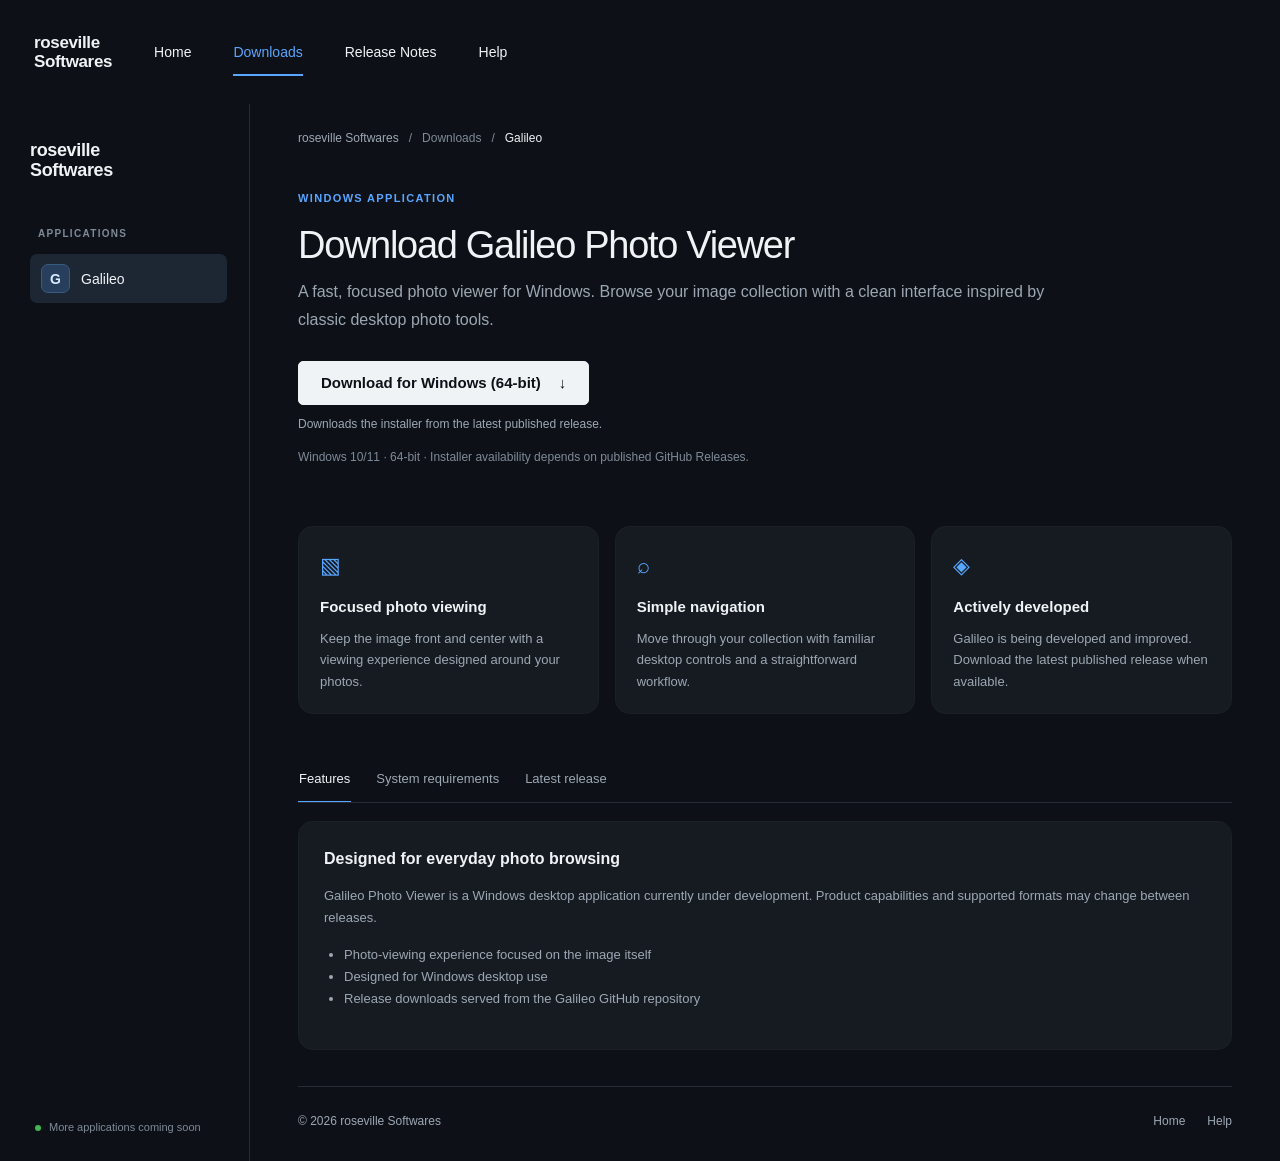
==== downloads/index.html @ cd6080b6 "Update RosevilleSoftwares from RosevilleSoftwares_Website_Latest_Release_No_API.zip (2026-10-16 16:0" ====
<!doctype html>
<html lang="en">
<head>
  <meta charset="utf-8">
  <meta name="viewport" content="width=device-width, initial-scale=1">
  <meta name="description" content="Download roseville Softwares applications.">
  <title>Downloads — roseville Softwares</title>
  <link rel="stylesheet" href="../assets/styles.css">
</head>
<body class="downloads-body">
  <header class="topbar">
    <a class="brand" href="../" aria-label="roseville Softwares home">roseville<br>Softwares</a>
    <nav class="topnav" aria-label="Main navigation">
      <a href="../">Home</a>
      <a class="active" href="./">Downloads</a>
      <a href="../releases/">Release Notes</a>
      <a href="../help/">Help</a>
    </nav>
  </header>

  <div class="downloads-layout">
    <aside class="app-sidebar">
      <a class="sidebar-brand" href="../">roseville<br>Softwares</a>
      <p class="sidebar-label">APPLICATIONS</p>
      <a class="app-nav active" href="./"><span class="app-icon">G</span><span>Galileo</span></a>
      <div class="sidebar-bottom"><span class="sidebar-dot"></span>More applications coming soon</div>
    </aside>

    <main class="download-main">
      <div class="breadcrumbs"><a href="../">roseville Softwares</a><span>/</span><span>Downloads</span><span>/</span><strong>Galileo</strong></div>
      <section class="download-hero">
        <p class="eyebrow">WINDOWS APPLICATION</p>
        <h1>Download Galileo Photo Viewer</h1>
        <p class="lead">A fast, focused photo viewer for Windows. Browse your image collection with a clean interface inspired by classic desktop photo tools.</p>
        <div class="download-actions">
          <a id="download-button" class="button button-primary download-button" href="https://github.com/RosevilleSoftwares/Galileo/releases/latest/download/Galileo-Setup.exe">
            <span>Download for Windows (64-bit)</span><span aria-hidden="true">↓</span>
          </a>
          <p id="release-status" class="download-status" role="status">Downloads the installer from the latest published release.</p>
        </div>
        <p class="small-note">Windows 10/11 · 64-bit · Installer availability depends on published GitHub Releases.</p>
      </section>

      <section class="feature-grid" aria-label="Galileo information">
        <article class="panel feature-card"><div class="feature-icon">▧</div><h2>Focused photo viewing</h2><p>Keep the image front and center with a viewing experience designed around your photos.</p></article>
        <article class="panel feature-card"><div class="feature-icon">⌕</div><h2>Simple navigation</h2><p>Move through your collection with familiar desktop controls and a straightforward workflow.</p></article>
        <article class="panel feature-card"><div class="feature-icon">◈</div><h2>Actively developed</h2><p>Galileo is being developed and improved. Download the latest published release when available.</p></article>
      </section>

      <section class="details-section">
        <div class="tabs" role="tablist" aria-label="Galileo details">
          <button class="tab active" role="tab" aria-selected="true" data-tab="features">Features</button>
          <button class="tab" role="tab" aria-selected="false" data-tab="requirements">System requirements</button>
          <button class="tab" role="tab" aria-selected="false" data-tab="release">Latest release</button>
        </div>
        <div class="tab-panel panel" id="tab-content" role="tabpanel">
          <h2>Designed for everyday photo browsing</h2>
          <p>Galileo Photo Viewer is a Windows desktop application currently under development. Product capabilities and supported formats may change between releases.</p>
          <ul><li>Photo-viewing experience focused on the image itself</li><li>Designed for Windows desktop use</li><li>Release downloads served from the Galileo GitHub repository</li></ul>
        </div>
      </section>
      <footer class="footer download-footer"><span>© <span data-year></span> roseville Softwares</span><div><a href="../">Home</a><a href="../help/">Help</a></div></footer>
    </main>
  </div>
  <script src="../assets/site.js"></script>
  <script src="../assets/downloads.js"></script>
</body>
</html>
---- assets/styles.css ----
:root{--bg:#0d1117;--panel:#161b22;--panel-hover:#1b222c;--border:#252c35;--text:#f0f3f6;--muted:#9da7b3;--blue:#58a6ff;--blue-hover:#79b8ff;--white:#fff;--max:1090px}
*{box-sizing:border-box}html{scroll-behavior:smooth}body{margin:0;background:var(--bg);color:var(--text);font-family:-apple-system,BlinkMacSystemFont,"Segoe UI",Helvetica,Arial,sans-serif;font-size:15px;line-height:1.6}a{color:var(--blue);text-decoration:underline;text-underline-offset:3px}a:hover{color:var(--blue-hover)}.topbar{height:104px;padding:0 34px;display:flex;align-items:center;gap:42px;background:var(--bg)}.brand,.sidebar-brand{font-size:17px;font-weight:700;line-height:1.12;color:var(--text);text-decoration:none;letter-spacing:-.35px}.topnav{display:flex;align-items:center;gap:42px;height:100%}.topnav a{height:100%;display:flex;align-items:center;color:var(--text);text-decoration:none;position:relative;font-size:14px}.topnav a:hover,.topnav a.active{color:var(--blue)}.topnav a.active:after{content:"";position:absolute;bottom:28px;left:0;right:0;height:2px;background:var(--blue)}.home-main{max-width:var(--max);margin:0 auto;padding:64px 24px 55px}.hero{padding:10px 0 78px}.eyebrow{color:var(--blue);font-size:11px;font-weight:700;letter-spacing:1.35px;margin:0 0 15px}.hero h1,.download-hero h1,.simple-main h1{font-weight:400;letter-spacing:-1.9px;font-size:43px;line-height:1.2;margin:0 0 10px}.lead{color:var(--muted);font-size:16px;line-height:1.75;max-width:790px;margin:0}.hero-actions{display:flex;gap:12px;margin-top:30px;flex-wrap:wrap}.button{min-height:44px;display:inline-flex;align-items:center;justify-content:center;gap:18px;padding:0 22px;border-radius:5px;font-weight:600;text-decoration:none;transition:background .15s ease,border-color .15s ease}.button-primary{background:#f0f3f6;color:#0d1117;border:1px solid #f0f3f6}.button-primary:hover{background:#dbe4ee;color:#0d1117}.button-secondary{background:transparent;color:var(--text);border:1px solid #414b57}.button-secondary:hover{background:var(--panel);color:var(--text)}.intro-grid{display:grid;grid-template-columns:repeat(3,1fr);gap:18px}.panel{background:var(--panel);border:1px solid rgba(255,255,255,.025);border-radius:15px}.intro-panel{padding:25px 26px;min-height:190px}.intro-panel h2,.feature-card h2,.simple-panel h2{font-size:16px;margin:0 0 9px;font-weight:650}.intro-panel p,.feature-card p,.simple-panel p{color:var(--muted);font-size:14px;line-height:1.65;margin:0}.products-section{margin-top:66px}.section-heading{display:flex;align-items:end;justify-content:space-between;margin-bottom:20px}.section-heading h2{font-size:27px;letter-spacing:-.7px;font-weight:400;margin:0}.section-heading .eyebrow{margin-bottom:7px}.text-link{font-size:13px;font-weight:600}.product-card{display:flex;align-items:center;gap:24px;padding:25px}.product-mark,.app-icon{display:grid;place-items:center;background:#273e5c;border:1px solid #385b82;color:#d9eaff;font-weight:700;border-radius:12px}.product-mark{width:64px;height:64px;font-size:29px;flex-shrink:0}.product-copy{flex:1}.product-title-row{display:flex;gap:12px;align-items:center;flex-wrap:wrap}.product-title-row h3{font-size:18px;margin:0 0 7px}.product-copy p{color:var(--muted);max-width:760px;margin:0 0 12px;font-size:14px}.status-pill{font-size:11px;border:1px solid #384555;border-radius:20px;padding:2px 9px;color:#c5d1de;margin-top:-6px}.footer{max-width:var(--max);margin:25px auto 0;padding:25px 24px 30px;border-top:1px solid var(--border);display:flex;justify-content:space-between;gap:20px;color:var(--muted);font-size:12px}.footer div{display:flex;gap:22px}.footer a{color:var(--muted);text-decoration:none}.footer a:hover{color:var(--blue)}
/* Downloads page */.downloads-layout{display:grid;grid-template-columns:250px minmax(0,1fr);min-height:calc(100vh - 104px)}.app-sidebar{padding:36px 22px 25px 30px;border-right:1px solid var(--border);display:flex;flex-direction:column;align-items:stretch}.sidebar-brand{font-size:18px;margin-bottom:46px}.sidebar-label{font-size:10px;letter-spacing:1.3px;color:#7f8a98;font-weight:700;margin:0 0 12px 8px}.app-nav{display:flex;align-items:center;gap:11px;padding:10px 11px;border-radius:7px;color:var(--text);text-decoration:none;font-size:14px}.app-nav:hover,.app-nav.active{background:#1d2733;color:var(--text)}.app-icon{width:29px;height:29px;border-radius:7px;font-size:14px}.sidebar-bottom{margin-top:auto;padding:15px 5px 0;color:#7f8a98;font-size:11px;display:flex;align-items:center;gap:8px}.sidebar-dot{width:6px;height:6px;border-radius:50%;background:#3fb950}.download-main{min-width:0;max-width:1150px;padding:25px 48px 0}.breadcrumbs{display:flex;align-items:center;gap:10px;color:#7f8a98;font-size:12px;margin-bottom:42px}.breadcrumbs a{color:#9da7b3;text-decoration:none}.breadcrumbs strong{color:var(--text);font-weight:500}.download-hero{padding-bottom:47px}.download-hero h1{font-size:38px;letter-spacing:-1.3px;margin-bottom:10px}.download-hero .lead{max-width:750px}.download-actions{margin-top:27px}.download-button{min-width:290px;justify-content:space-between;font-size:15px}.download-status{font-size:12px;color:var(--muted);margin:10px 0 0}.small-note{font-size:12px;color:#7f8a98;margin-top:13px}.feature-grid{display:grid;grid-template-columns:repeat(3,minmax(0,1fr));gap:16px;margin-bottom:43px}.feature-card{padding:21px;min-height:176px}.feature-icon{font-size:22px;color:var(--blue);margin-bottom:12px}.feature-card h2{font-size:15px}.feature-card p{font-size:13px}.details-section{margin-bottom:30px}.tabs{display:flex;gap:24px;border-bottom:1px solid var(--border);overflow-x:auto}.tab{background:none;border:0;color:var(--muted);font:inherit;font-size:13px;padding:12px 1px;white-space:nowrap;cursor:pointer;position:relative}.tab.active{color:var(--text)}.tab.active:after{content:"";position:absolute;bottom:-1px;left:0;right:0;height:2px;background:var(--blue)}.tab-panel{padding:24px 25px;margin-top:18px}.tab-panel h2{font-size:16px;margin:0 0 10px}.tab-panel p,.tab-panel li{font-size:13px;color:var(--muted);line-height:1.7}.tab-panel ul{padding-left:20px}.download-footer{margin-top:36px;padding-left:0;padding-right:0}.simple-main{max-width:var(--max);min-height:calc(100vh - 210px);padding:78px 24px 50px;margin:auto}.simple-main h1{margin-bottom:12px}.simple-panel{margin-top:36px;padding:26px;max-width:760px}.simple-panel p{margin-bottom:17px}
@media(max-width:850px){.topbar{padding:0 22px;gap:28px}.topnav{gap:22px}.home-main{padding-top:38px}.intro-grid,.feature-grid{grid-template-columns:1fr}.intro-panel{min-height:0}.downloads-layout{grid-template-columns:190px minmax(0,1fr)}.app-sidebar{padding-left:18px;padding-right:14px}.download-main{padding:25px 26px 0}.download-hero h1{font-size:32px}.feature-card{min-height:0}}
@media(max-width:600px){.topbar{height:auto;min-height:92px;align-items:flex-start;padding-top:20px;padding-bottom:15px;gap:20px;flex-direction:column}.topnav{height:auto;width:100%;gap:23px;flex-wrap:wrap}.topnav a{height:30px}.topnav a.active:after{bottom:0}.hero h1,.simple-main h1{font-size:35px}.hero{padding-bottom:46px}.home-main{padding-left:20px;padding-right:20px}.section-heading{align-items:flex-start;gap:15px;flex-direction:column}.product-card{align-items:flex-start;padding:18px;gap:15px}.product-mark{width:48px;height:48px}.footer{margin-left:20px;margin-right:20px;padding-left:0;padding-right:0;flex-direction:column}.footer div{gap:16px}.downloads-layout{display:block}.app-sidebar{border-right:0;border-bottom:1px solid var(--border);padding:18px 20px}.sidebar-brand{margin-bottom:20px}.sidebar-label{margin-top:0}.sidebar-bottom{display:none}.download-main{padding:22px 20px 0}.breadcrumbs{margin-bottom:28px;flex-wrap:wrap}.download-hero h1{font-size:31px}.download-button{min-width:0;width:100%}.tabs{gap:18px}.tab-panel{padding:18px}.download-footer{margin-left:0;margin-right:0}}

/* Download button stays disabled until a direct EXE asset URL is resolved. */
.download-button[aria-disabled="true"]{opacity:.72;cursor:wait;pointer-events:none}
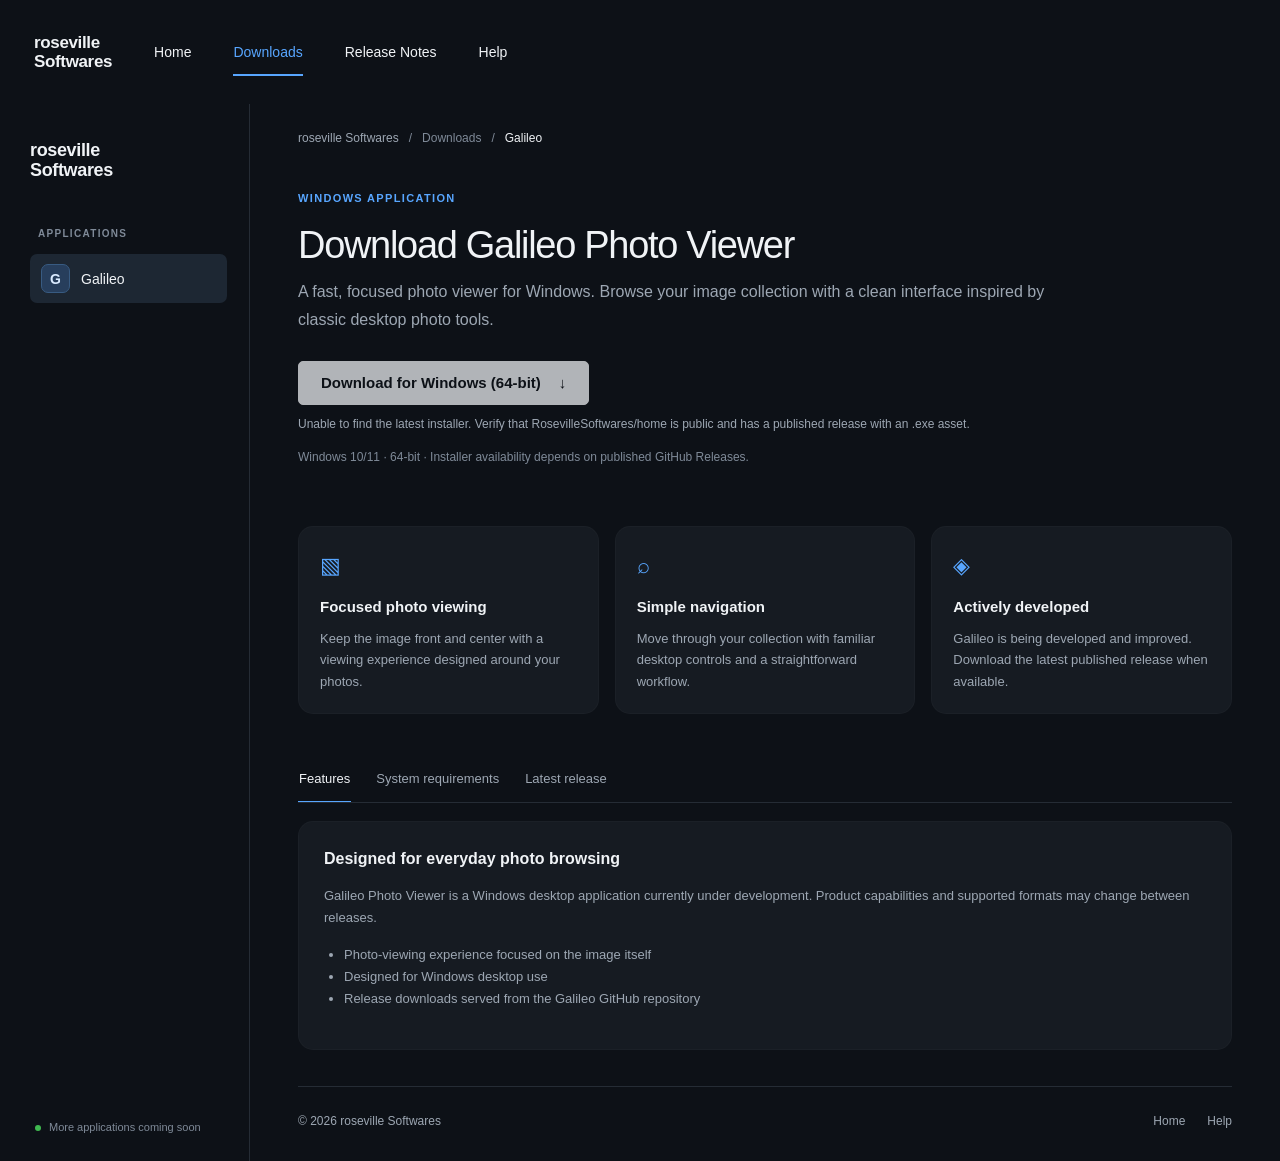
==== commit 6194272d: "Update RosevilleSoftwares from RosevilleSoftwares_Website_Home_Latest_Release_Download.zip (2026-10-" ====
--- a/downloads/index.html
+++ b/downloads/index.html
@@ -33,10 +33,10 @@
         <h1>Download Galileo Photo Viewer</h1>
         <p class="lead">A fast, focused photo viewer for Windows. Browse your image collection with a clean interface inspired by classic desktop photo tools.</p>
         <div class="download-actions">
-          <a id="download-button" class="button button-primary download-button" href="https://github.com/RosevilleSoftwares/Galileo/releases/latest/download/Galileo-Setup.exe">
+          <a id="download-button" class="button button-primary download-button" href="#" aria-disabled="true">
             <span>Download for Windows (64-bit)</span><span aria-hidden="true">↓</span>
           </a>
-          <p id="release-status" class="download-status" role="status">Downloads the installer from the latest published release.</p>
+          <p id="release-status" class="download-status" role="status">Finding the latest Roseville Softwares installer…</p>
         </div>
         <p class="small-note">Windows 10/11 · 64-bit · Installer availability depends on published GitHub Releases.</p>
       </section>
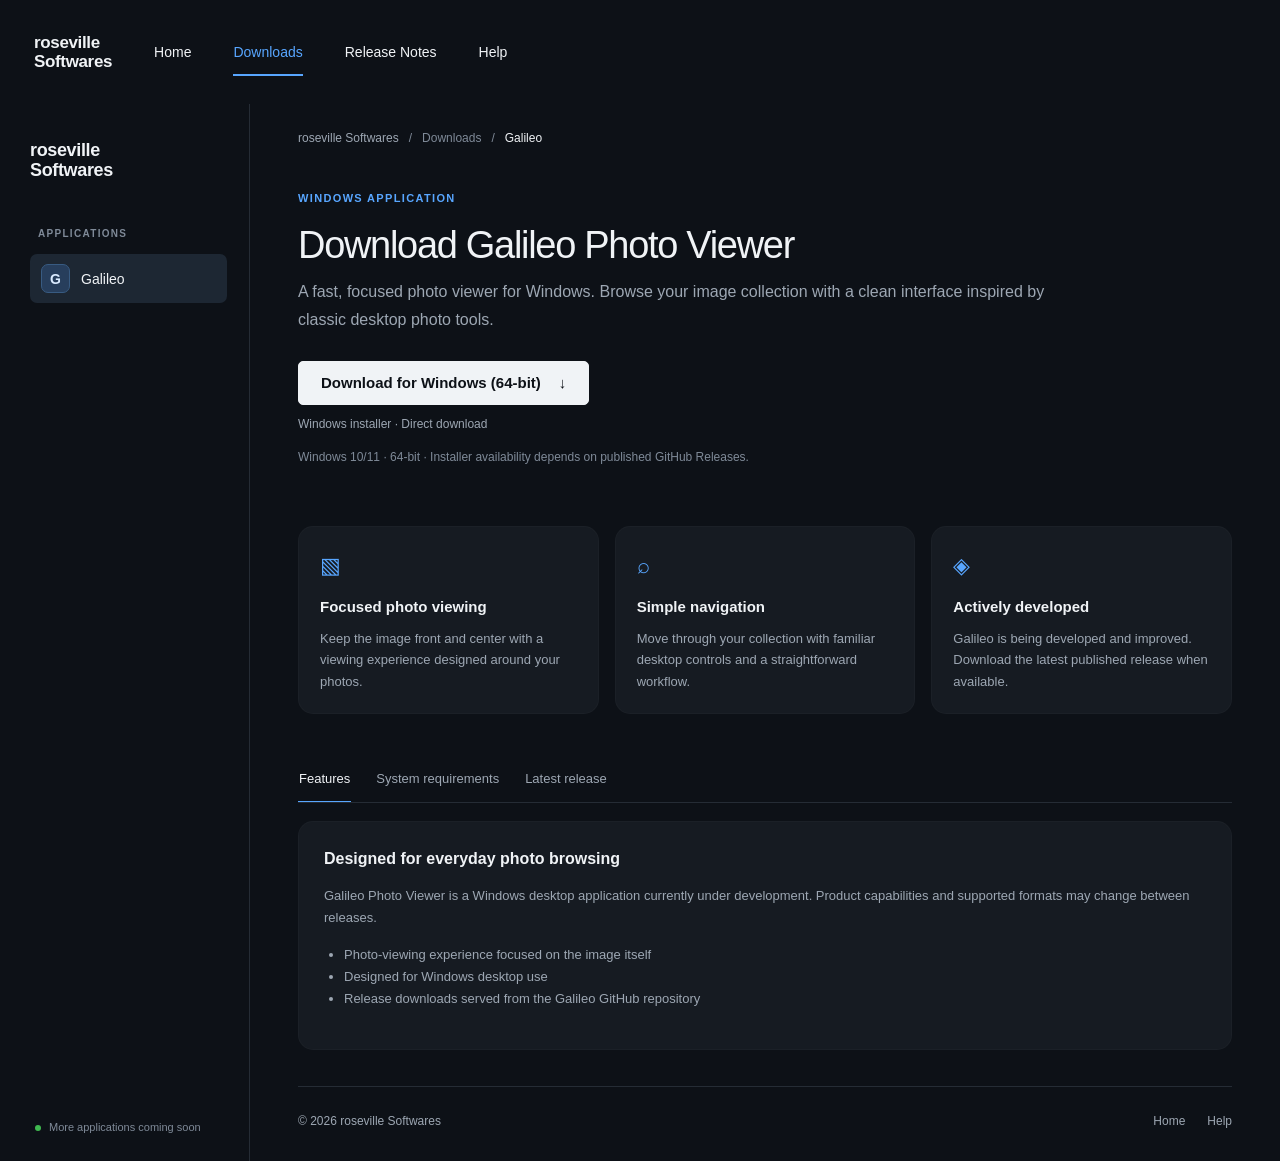
==== commit 452aa0ef: "Update RosevilleSoftwares from RosevilleSoftwares_Website_Fixed_Direct_Download.zip (2026-10-16 16:1" ====
--- a/downloads/index.html
+++ b/downloads/index.html
@@ -33,7 +33,7 @@
         <h1>Download Galileo Photo Viewer</h1>
         <p class="lead">A fast, focused photo viewer for Windows. Browse your image collection with a clean interface inspired by classic desktop photo tools.</p>
         <div class="download-actions">
-          <a id="download-button" class="button button-primary download-button" href="#" aria-disabled="true">
+          <a id="download-button" class="button button-primary download-button" href="https://github.com/RosevilleSoftwares/home/releases/download/galileo/Galileo-Setup.exe.exe">
             <span>Download for Windows (64-bit)</span><span aria-hidden="true">↓</span>
           </a>
           <p id="release-status" class="download-status" role="status">Finding the latest Roseville Softwares installer…</p>
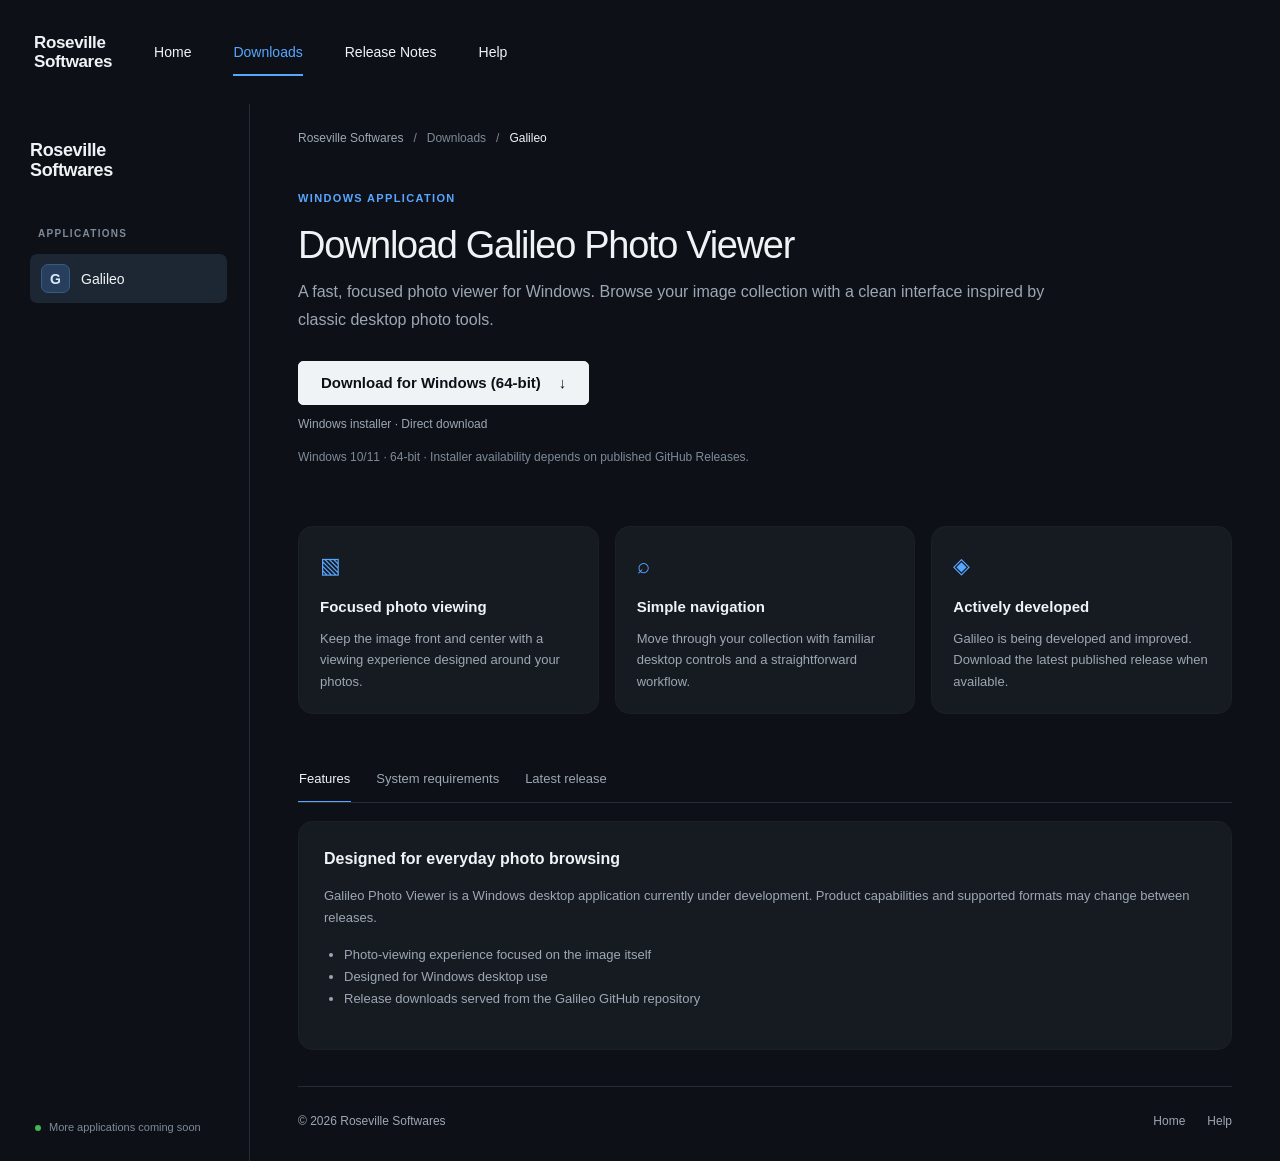
==== commit f8b20d76: "Update RosevilleSoftwares from RosevilleSoftwares_Website_R_Logo_Uppercase.zip (2026-10-16 16:21:27)" ====
--- a/downloads/index.html
+++ b/downloads/index.html
@@ -2,14 +2,16 @@
 <html lang="en">
 <head>
   <meta charset="utf-8">
+  <link rel="icon" type="image/png" sizes="512x512" href="../favicon.png">
+  <link rel="alternate icon" href="../favicon.ico">
   <meta name="viewport" content="width=device-width, initial-scale=1">
-  <meta name="description" content="Download roseville Softwares applications.">
-  <title>Downloads — roseville Softwares</title>
+  <meta name="description" content="Download Roseville Softwares applications.">
+  <title>Downloads — Roseville Softwares</title>
   <link rel="stylesheet" href="../assets/styles.css">
 </head>
 <body class="downloads-body">
   <header class="topbar">
-    <a class="brand" href="../" aria-label="roseville Softwares home">roseville<br>Softwares</a>
+    <a class="brand" href="../" aria-label="Roseville Softwares home">Roseville<br>Softwares</a>
     <nav class="topnav" aria-label="Main navigation">
       <a href="../">Home</a>
       <a class="active" href="./">Downloads</a>
@@ -20,14 +22,14 @@
 
   <div class="downloads-layout">
     <aside class="app-sidebar">
-      <a class="sidebar-brand" href="../">roseville<br>Softwares</a>
+      <a class="sidebar-brand" href="../">Roseville<br>Softwares</a>
       <p class="sidebar-label">APPLICATIONS</p>
       <a class="app-nav active" href="./"><span class="app-icon">G</span><span>Galileo</span></a>
       <div class="sidebar-bottom"><span class="sidebar-dot"></span>More applications coming soon</div>
     </aside>
 
     <main class="download-main">
-      <div class="breadcrumbs"><a href="../">roseville Softwares</a><span>/</span><span>Downloads</span><span>/</span><strong>Galileo</strong></div>
+      <div class="breadcrumbs"><a href="../">Roseville Softwares</a><span>/</span><span>Downloads</span><span>/</span><strong>Galileo</strong></div>
       <section class="download-hero">
         <p class="eyebrow">WINDOWS APPLICATION</p>
         <h1>Download Galileo Photo Viewer</h1>
@@ -59,7 +61,7 @@
           <ul><li>Photo-viewing experience focused on the image itself</li><li>Designed for Windows desktop use</li><li>Release downloads served from the Galileo GitHub repository</li></ul>
         </div>
       </section>
-      <footer class="footer download-footer"><span>© <span data-year></span> roseville Softwares</span><div><a href="../">Home</a><a href="../help/">Help</a></div></footer>
+      <footer class="footer download-footer"><span>© <span data-year></span> Roseville Softwares</span><div><a href="../">Home</a><a href="../help/">Help</a></div></footer>
     </main>
   </div>
   <script src="../assets/site.js"></script>
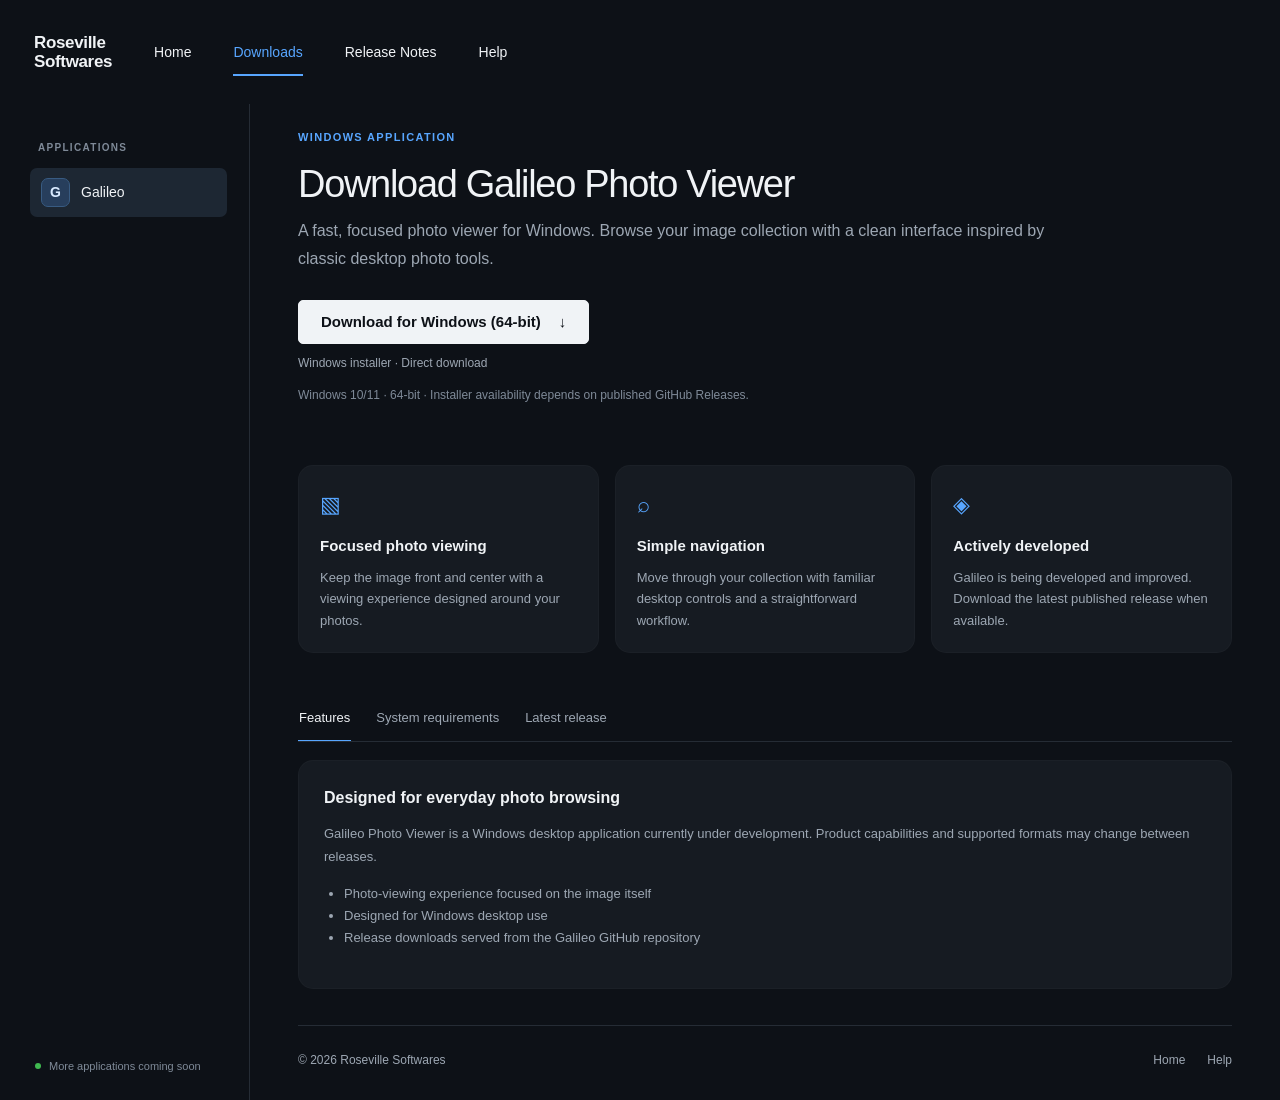
==== commit 4d1fa43b: "Update RosevilleSoftwares from RosevilleSoftwares_Website_Downloads_Cleaned.zip (2026-10-16 17:46:30" ====
--- a/downloads/index.html
+++ b/downloads/index.html
@@ -22,20 +22,18 @@
 
   <div class="downloads-layout">
     <aside class="app-sidebar">
-      <a class="sidebar-brand" href="../">Roseville<br>Softwares</a>
       <p class="sidebar-label">APPLICATIONS</p>
       <a class="app-nav active" href="./"><span class="app-icon">G</span><span>Galileo</span></a>
       <div class="sidebar-bottom"><span class="sidebar-dot"></span>More applications coming soon</div>
     </aside>
 
     <main class="download-main">
-      <div class="breadcrumbs"><a href="../">Roseville Softwares</a><span>/</span><span>Downloads</span><span>/</span><strong>Galileo</strong></div>
       <section class="download-hero">
         <p class="eyebrow">WINDOWS APPLICATION</p>
         <h1>Download Galileo Photo Viewer</h1>
         <p class="lead">A fast, focused photo viewer for Windows. Browse your image collection with a clean interface inspired by classic desktop photo tools.</p>
         <div class="download-actions">
-          <a id="download-button" class="button button-primary download-button" href="https://github.com/RosevilleSoftwares/home/releases/download/galileo/Galileo-Setup.exe.exe">
+          <a id="download-button" class="button button-primary download-button" href="https://github.com/RosevilleSoftwares/home/releases/download/galileo/Galileo-Setup.exe">
             <span>Download for Windows (64-bit)</span><span aria-hidden="true">↓</span>
           </a>
           <p id="release-status" class="download-status" role="status">Finding the latest Roseville Softwares installer…</p>
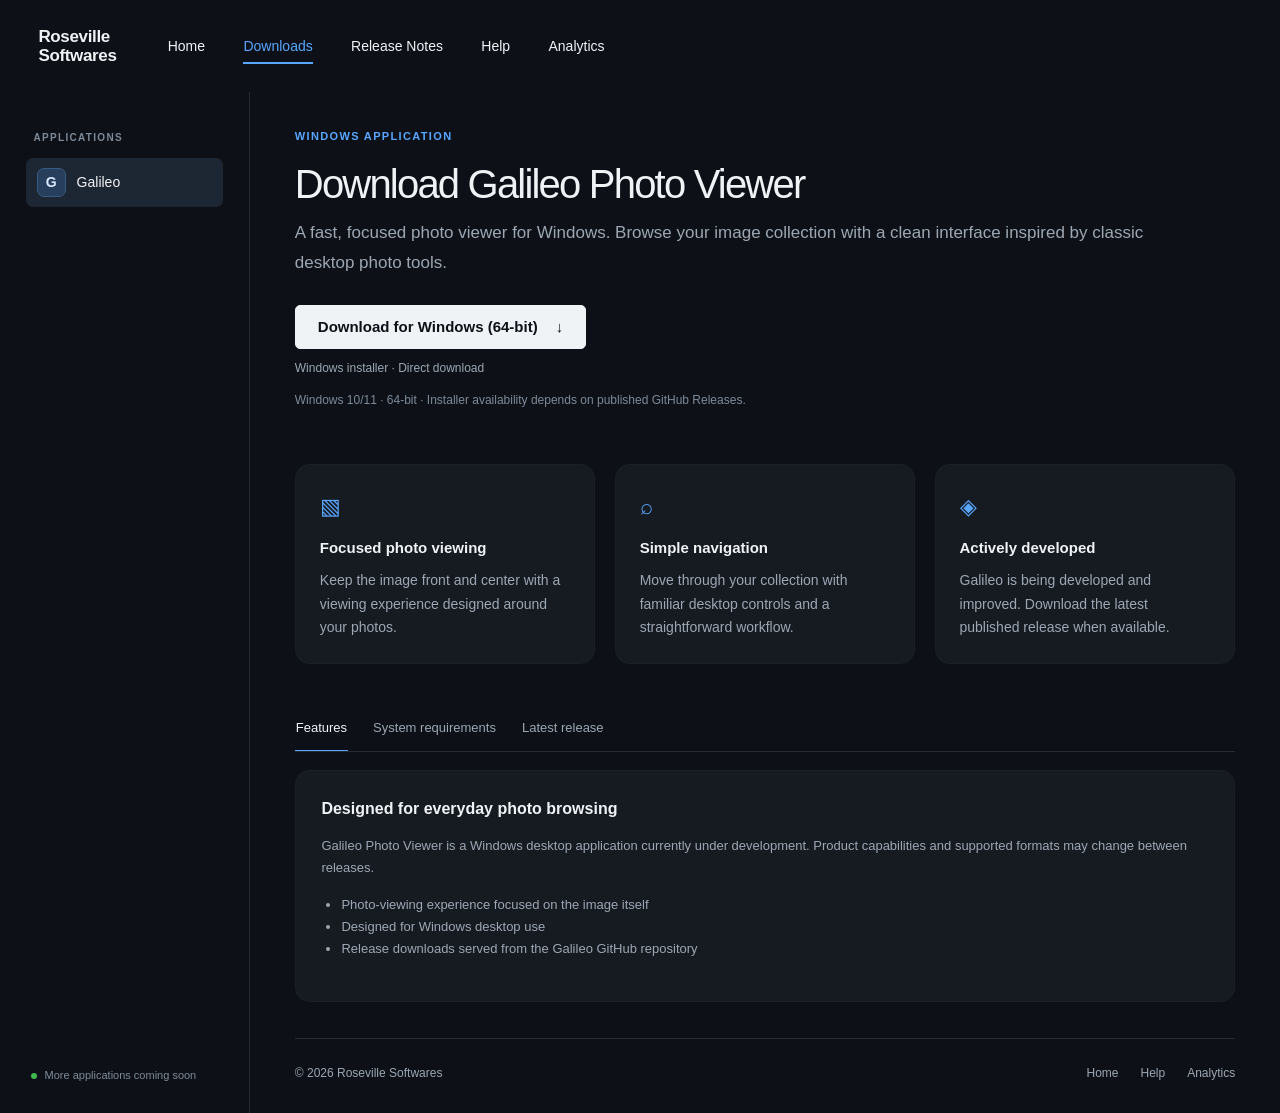
==== commit 6d92484f: "Update RosevilleSoftwares from RosevilleSoftwares_Website_With_Analytics.zip (2026-10-16 22:39:26)" ====
--- a/downloads/index.html
+++ b/downloads/index.html
@@ -17,6 +17,7 @@
       <a class="active" href="./">Downloads</a>
       <a href="../releases/">Release Notes</a>
       <a href="../help/">Help</a>
+      <a href="../analytics/">Analytics</a>
     </nav>
   </header>
 
@@ -59,10 +60,12 @@
           <ul><li>Photo-viewing experience focused on the image itself</li><li>Designed for Windows desktop use</li><li>Release downloads served from the Galileo GitHub repository</li></ul>
         </div>
       </section>
-      <footer class="footer download-footer"><span>© <span data-year></span> Roseville Softwares</span><div><a href="../">Home</a><a href="../help/">Help</a></div></footer>
+      <footer class="footer download-footer"><span>© <span data-year></span> Roseville Softwares</span><div><a href="../">Home</a><a href="../help/">Help</a>
+      <a href="../analytics/">Analytics</a></div></footer>
     </main>
   </div>
   <script src="../assets/site.js"></script>
   <script src="../assets/downloads.js"></script>
+  <script src="../assets/analytics.js"></script>
 </body>
 </html>
--- a/assets/styles.css
+++ b/assets/styles.css
@@ -6,3 +6,95 @@
 
 /* Download button stays disabled until a direct EXE asset URL is resolved. */
 .download-button[aria-disabled="true"]{opacity:.72;cursor:wait;pointer-events:none}
+
+/* Large-screen layout tuning: optimized for Full HD (1920×1080) and QHD (2560×1440). */
+@media (min-width: 1200px) {
+  :root { --max: 1480px; }
+  .topbar {
+    min-height: 92px;
+    height: 92px;
+    padding-left: clamp(34px, 3vw, 76px);
+    padding-right: clamp(34px, 3vw, 76px);
+    gap: clamp(42px, 4vw, 76px);
+  }
+  .topnav { gap: clamp(30px, 3vw, 58px); }
+  .home-main {
+    max-width: 1580px;
+    padding: clamp(54px, 4.2vw, 82px) clamp(32px, 3.2vw, 64px) 68px;
+  }
+  .hero { padding-top: 8px; padding-bottom: clamp(64px, 5vw, 92px); }
+  .hero h1, .simple-main h1 {
+    font-size: clamp(44px, 2.6vw, 58px);
+    letter-spacing: -2px;
+  }
+  .lead { max-width: 900px; font-size: 17px; }
+  .intro-grid { gap: clamp(18px, 1.5vw, 26px); }
+  .intro-panel { min-height: 200px; padding: clamp(26px, 2vw, 34px); }
+  .products-section { margin-top: clamp(66px, 5vw, 92px); }
+  .product-card { padding: clamp(28px, 2vw, 38px); }
+  .footer { max-width: 1580px; }
+  .downloads-layout {
+    grid-template-columns: clamp(250px, 15vw, 320px) minmax(0, 1fr);
+    min-height: calc(100vh - 92px);
+  }
+  .app-sidebar { padding: 38px clamp(22px, 2vw, 34px) 28px; }
+  .download-main {
+    width: 100%;
+    max-width: none;
+    min-width: 0;
+    padding: clamp(34px, 2.8vw, 58px) clamp(36px, 3.5vw, 82px) 0;
+  }
+  .download-hero { padding-bottom: clamp(42px, 3vw, 60px); }
+  .download-hero h1 {
+    font-size: clamp(40px, 2.5vw, 56px);
+    letter-spacing: -1.8px;
+  }
+  .download-hero .lead { max-width: 900px; }
+  .feature-grid {
+    grid-template-columns: repeat(3, minmax(0, 1fr));
+    gap: clamp(18px, 1.5vw, 28px);
+    margin-bottom: clamp(42px, 3vw, 60px);
+  }
+  .feature-card { min-width: 0; min-height: 190px; padding: clamp(24px, 1.8vw, 34px); }
+  .feature-card p { font-size: 14px; }
+  .tab-panel { padding: clamp(25px, 2vw, 36px); }
+  .simple-main { max-width: 1480px; padding-top: clamp(70px, 5vw, 100px); }
+}
+
+@media (min-width: 1920px) {
+  .home-main { max-width: 1760px; }
+  .footer { max-width: 1760px; }
+  .download-main { padding-left: clamp(64px, 4vw, 104px); padding-right: clamp(64px, 4vw, 104px); }
+  .download-hero .lead { max-width: 1050px; }
+  .simple-main { max-width: 1600px; }
+}
+
+/* Prevent horizontal overflow on laptop and desktop widths while retaining mobile behavior. */
+.downloads-layout, .download-main, .feature-grid, .feature-card { min-width: 0; }
+.feature-card { overflow-wrap: anywhere; }
+
+
+/* Analytics page */
+.analytics-main{max-width:1760px;margin:0 auto;padding:clamp(38px,4vw,72px) clamp(22px,3vw,56px) 30px}
+.analytics-main h1{font-size:clamp(36px,3vw,52px);font-weight:400;letter-spacing:-1.8px;line-height:1.15;margin:0 0 12px}
+.analytics-main>.lead{max-width:1050px}
+.analytics-stats{display:grid;grid-template-columns:repeat(3,minmax(0,1fr));gap:18px;margin:34px 0 12px}
+.analytics-stat{padding:24px;min-width:0}
+.stat-label{font-size:13px;color:var(--muted);margin:0 0 12px}
+.stat-value{font-size:clamp(30px,3vw,44px);font-weight:600;letter-spacing:-1.3px;line-height:1.15;margin:0 0 13px;overflow-wrap:anywhere}
+.stat-foot{font-size:12px;color:#7f8a98;line-height:1.6;margin:0}
+.analytics-status{font-size:12px;color:var(--muted);margin:12px 0 30px}
+.analytics-grid{display:grid;grid-template-columns:repeat(2,minmax(0,1fr));gap:18px;margin-top:28px}
+.analytics-card{padding:clamp(22px,2vw,32px)}
+.analytics-card h2,.analytics-setup h2{font-size:21px;font-weight:600;letter-spacing:-.4px;margin:0 0 12px}
+.analytics-card p:not(.eyebrow),.analytics-setup li,.analytics-setup>p:not(.eyebrow){font-size:14px;line-height:1.75;color:var(--muted)}
+.analytics-card .button{margin-top:8px}
+.analytics-card .text-link{display:inline-block;margin-top:8px}
+.analytics-setup{padding:clamp(22px,2vw,32px);margin-top:18px}
+.analytics-setup ol{padding-left:22px;margin:14px 0}
+.analytics-setup li{padding-left:5px;margin:8px 0}
+.analytics-setup code,.analytics-card code{font-size:.92em;color:#d2e5ff;background:#202a36;border:1px solid #303d4d;border-radius:4px;padding:2px 5px;overflow-wrap:anywhere}
+.analytics-setup strong{color:var(--text)}
+.analytics-setup .privacy-note{border-top:1px solid var(--border);padding-top:15px;margin-top:20px;font-size:12px}
+@media(max-width:850px){.analytics-stats{grid-template-columns:1fr 1fr}.analytics-grid{grid-template-columns:1fr}}
+@media(max-width:560px){.analytics-stats{grid-template-columns:1fr}.analytics-main{padding:32px 20px 20px}.analytics-main h1{font-size:36px}.analytics-stat{padding:20px}}
